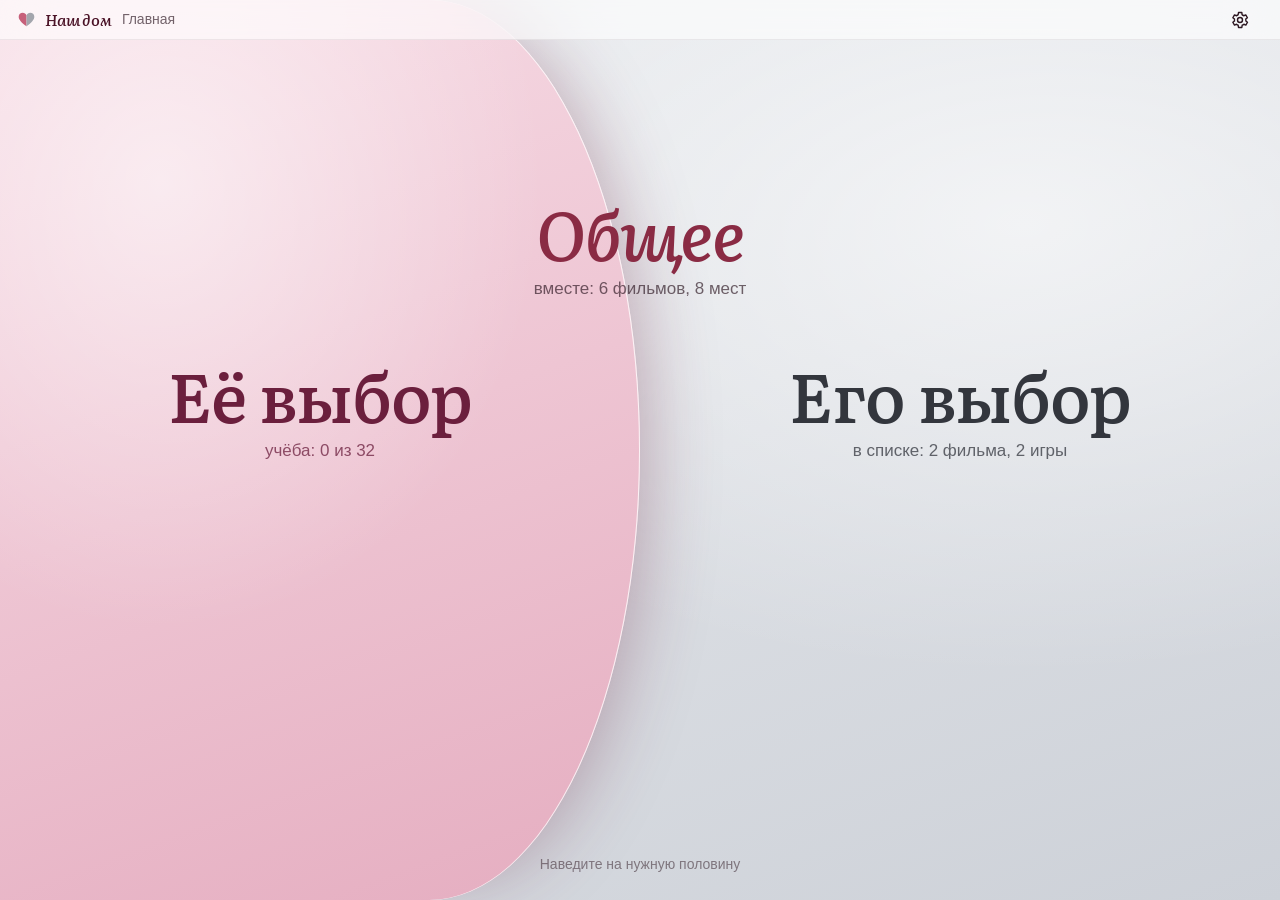
==== nash-dom/index.html @ 2d61e9fc "Configurable pins for her/his/common pages; mobile common state redesign Co-Authored-By: Claude Sonn" ====
<!doctype html>
<html lang="ru">
<head>
<meta charset="utf-8">
<title>Наш дом</title>
<meta name="viewport" content="width=device-width,initial-scale=1,minimum-scale=1,maximum-scale=1,user-scalable=no,viewport-fit=cover">
<meta name="robots" content="noindex,nofollow,noarchive">
<meta name="theme-color" content="#f4e7ec">
<meta name="apple-mobile-web-app-capable" content="yes">
<meta name="mobile-web-app-capable" content="yes">
<meta name="apple-mobile-web-app-title" content="Наш дом">
<meta name="apple-mobile-web-app-status-bar-style" content="default">
<link rel="manifest" href="manifest.webmanifest">
<link rel="apple-touch-icon" href="icons/icon-180.png">
<link rel="icon" href="icons/icon.svg" type="image/svg+xml">
<link rel="stylesheet" href="css/app.css">
</head>
<body>
<div id="app" aria-live="polite"></div>
<dialog id="dlg" aria-label="Форма"></dialog>
<div id="toast" role="status" aria-live="polite"></div>
<noscript>Сайту нужен включённый JavaScript.</noscript>
<script src="js/assets.js"></script>
<script src="js/core.js"></script>
<script src="js/pages1.js"></script>
<script src="js/pins.js"></script>
<script src="js/pages2.js"></script>
<script src="js/main.js"></script>
</body>
</html>
---- nash-dom/css/app.css ----
@font-face{font-family:'Literata';src:url(../fonts/literata-r.woff) format('woff');font-weight:400;font-style:normal;font-display:swap}
@font-face{font-family:'Literata';src:url(../fonts/literata-m.woff) format('woff');font-weight:500;font-style:normal;font-display:swap}
@font-face{font-family:'Literata';src:url(../fonts/literata-sb.woff) format('woff');font-weight:600;font-style:normal;font-display:swap}
@font-face{font-family:'Literata';src:url(../fonts/literata-i.woff) format('woff');font-weight:400;font-style:italic;font-display:swap}
@font-face{font-family:'Literata';src:url(../fonts/literata-mi.woff) format('woff');font-weight:500;font-style:italic;font-display:swap}
:root{
  --ink:#2b1620;--ink2:rgba(43,22,32,.66);--ink3:rgba(43,22,32,.5);
  --burg:#82284a;--burgd:#4a1226;--graph:#5b5e66;--red:#b8404b;--rose:#e5adc0;
  --line:rgba(60,30,40,.1);--shadow:rgba(110,40,70,.35);
  --ui:-apple-system,BlinkMacSystemFont,'SF Pro Text','Helvetica Neue','Liberation Sans',Arial,sans-serif;
  --disp:'Literata',Georgia,'Times New Roman',serif;
}
*{box-sizing:border-box}
html{-webkit-text-size-adjust:100%;touch-action:manipulation}
body{touch-action:manipulation}
body{margin:0;background:#f4e7ec;color:var(--ink);font-family:var(--ui);-webkit-font-smoothing:antialiased;line-height:1.35}
a{color:inherit;text-decoration:none}
button{font:inherit;color:inherit}
h1,h2,h3{margin:0}
.vh{position:absolute;left:-9999px}
.disp{font-family:var(--disp);font-weight:500;letter-spacing:-.01em}
:focus-visible{outline:3px solid var(--burg);outline-offset:2px}
.glass{background:rgba(255,255,255,.58);backdrop-filter:blur(28px) saturate(1.5);-webkit-backdrop-filter:blur(28px) saturate(1.5);border:1px solid rgba(255,255,255,.85);box-shadow:0 1px 0 #fff inset,0 24px 44px -26px var(--shadow)}

/* ===== верхняя строка ===== */
.mbar{position:fixed;left:0;right:0;top:0;height:calc(40px + env(safe-area-inset-top));padding:env(safe-area-inset-top) 18px 0;z-index:40;display:flex;align-items:center;justify-content:space-between;font-size:14px;background:rgba(255,255,255,.6);backdrop-filter:blur(24px);-webkit-backdrop-filter:blur(24px);border-bottom:1px solid rgba(60,30,40,.08)}
.mb-l,.mb-r{display:flex;align-items:center;gap:6px}
.brand{display:flex;align-items:center;gap:10px;min-height:40px}
.brand .disp{font-style:italic;font-size:16px;color:var(--burgd)}
.brand .lbl{color:var(--ink2)}
.gbtn,.mbtn{display:none;align-items:center;justify-content:center;width:44px;height:44px;border:0;background:none;border-radius:14px;cursor:pointer;color:var(--ink)}
.gbtn{display:inline-flex}
.gbtn:hover,.mbtn:hover{background:rgba(130,40,74,.08)}

/* ===== обои ===== */
.wp{position:relative;min-height:100vh;overflow:clip}
.wp.her{background:linear-gradient(160deg,#fbe9ef,#efc9d6)}
.wp.his{background:linear-gradient(160deg,#f0f1f4,#d3d6dd)}
.wp.tog{background:linear-gradient(90deg,#f4d6df 0 50%,#dcdfe5 50% 100%)}
.bl{position:absolute;border-radius:50%;filter:blur(90px);pointer-events:none;opacity:.22}
.wp.her .b1{width:520px;height:520px;background:#c7607a;right:-120px;top:120px}.wp.her .b2{width:420px;height:420px;background:#8c2a45;left:260px;bottom:-120px;opacity:.14}
.wp.his .b1{width:520px;height:520px;background:#9a9ea6;left:-120px;top:120px}.wp.his .b2{display:none}
.wp.tog .b1,.wp.tog .b2{display:none}
.gl{position:absolute;left:50%;top:150px;width:700px;height:700px;margin-left:-350px;border-radius:50%;background:radial-gradient(circle,rgba(184,64,75,.3),rgba(184,64,75,0) 65%);pointer-events:none}

/* ===== раскладка её / его ===== */
.shell{position:relative;z-index:2;display:flex;gap:22px;padding:62px 24px 40px;align-items:flex-start;max-width:1560px;margin:0 auto}
.shell.his{flex-direction:row-reverse}
.side{flex:0 0 260px;border-radius:30px;padding:16px 10px 12px;display:flex;flex-direction:column;position:sticky;top:56px}
.who{display:flex;align-items:center;gap:12px;padding:6px 12px 14px;font-family:var(--disp);font-size:22px;font-weight:500}
.av{width:42px;height:42px;border-radius:50%;display:flex;align-items:center;justify-content:center;background:rgba(130,40,74,.12)}
.rowi{display:flex;align-items:center;gap:12px;width:100%;min-height:46px;padding:0 14px;border:0;background:none;border-radius:14px;font-size:16px;text-align:left;cursor:pointer;transition:background .25s ease}
.rowi:hover{background:rgba(130,40,74,.08)}
.rowi.on{background:rgba(130,40,74,.14);font-weight:600}
.rowi .n{margin-left:auto;font-size:14px;color:var(--ink3)}
.cap{margin:14px 14px 6px;font-size:13px;color:var(--ink3)}
.sidefoot{margin-top:14px}
.shell>.main{flex:999 1 560px;min-width:0;display:flex;flex-direction:column;gap:20px}

.scrim{display:none}

/* ===== верхняя панель общего ===== */
.cont{position:relative;z-index:2;max-width:1120px;margin:0 auto;padding:60px 24px 48px}
.tnavw{position:sticky;top:46px;z-index:12;display:flex;justify-content:center;padding:0 0 12px}
.tnav{display:flex;align-items:center;justify-content:space-between;flex-wrap:wrap;gap:6px 14px;padding:6px 8px 6px 10px;border-radius:30px;max-width:100%}
.tl{display:flex;flex-wrap:wrap;gap:2px}
.tl a{display:inline-flex;align-items:center;min-height:40px;padding:0 14px;border-radius:999px;font-size:15px;transition:background .25s ease,color .25s ease;white-space:nowrap}
.tl a:hover{background:rgba(130,40,74,.1)}
.tl a.on{background:var(--burg);color:#fff}
.seg{display:flex;padding:3px;border-radius:999px;background:rgba(60,30,40,.08)}
.seg a{display:inline-flex;align-items:center;min-height:36px;padding:0 15px;border-radius:999px;font-size:14px}
.seg a.on{background:#fff;box-shadow:0 4px 10px -4px rgba(90,40,60,.45)}
.cont>.cheart,.cont>.th{margin-top:6px}

/* ===== заголовки, кнопки ===== */
.hd{display:flex;flex-wrap:wrap;align-items:flex-end;justify-content:space-between;gap:14px 20px}
.hd h1{font-family:var(--disp);font-weight:500;font-size:clamp(38px,5vw,60px);line-height:1;letter-spacing:-.015em}
.hd p{margin:8px 0 0;font-size:17px;color:var(--ink2)}
.acts{display:flex;flex-wrap:wrap;gap:10px}
.th{text-align:center;padding:6px 0 18px}
.th h1{font-family:var(--disp);font-weight:500;font-size:clamp(44px,6vw,68px);line-height:1;letter-spacing:-.015em}
.th p{margin:8px auto 0;max-width:560px;font-size:17px;color:var(--ink2)}
.cheart{display:flex;flex-direction:column;align-items:center;text-align:center;gap:6px;padding:8px 0 4px}
.cheart h1{margin-top:6px;font-family:var(--disp);font-style:italic;font-weight:500;font-size:clamp(44px,6vw,72px);line-height:1;letter-spacing:-.015em}
.cheart p{margin:0;font-size:17px;color:var(--ink2)}
.btn{display:inline-flex;align-items:center;justify-content:center;gap:8px;min-height:44px;padding:0 20px;border-radius:999px;border:1px solid rgba(130,40,74,.22);background:rgba(255,255,255,.7);color:var(--burgd);font-size:16px;cursor:pointer;transition:background .25s ease,transform .25s cubic-bezier(.3,1.4,.5,1)}
.btn:hover{background:#fff;transform:translateY(-1px)}
.btn.main{background:var(--burg);border-color:var(--burg);color:#fff;font-weight:600}
.btn.main:hover{background:#6b1f3d}
.btn.red{background:var(--red);border-color:var(--red);color:#fff;font-weight:600}
.btn.danger{color:#a3262f;border-color:rgba(163,38,47,.3)}
.btn.danger.armed{background:#a3262f;color:#fff}
.btn.sm{min-height:40px;padding:0 14px;font-size:14px}
.btn.static{cursor:default}.btn.static:hover{transform:none;background:var(--burg)}
.btn.on{background:var(--burg);border-color:var(--burg);color:#fff}
.btn[aria-disabled=true]{opacity:.5}
.ib{flex:none;display:inline-flex;align-items:center;justify-content:center;width:44px;height:44px;border:0;border-radius:50%;background:none;color:var(--ink2);cursor:pointer;transition:background .25s ease}
.ib:hover{background:rgba(130,40,74,.1);color:var(--burg)}

/* ===== карточки ===== */
.hero{display:flex;flex-wrap:wrap;gap:22px 36px;align-items:center;justify-content:space-between;padding:32px 36px;border-radius:34px;background:rgba(255,255,255,.66)}
.hero .k{font-size:15px;color:var(--ink2)}
.hero .big{margin:8px 0;font-family:var(--disp);font-weight:500;font-size:clamp(34px,5vw,60px);line-height:1.04;letter-spacing:-.02em}
.hero .sub{font-size:18px;line-height:1.4;color:rgba(43,22,32,.82);max-width:520px}
.ringb{position:relative;display:flex;align-items:center;justify-content:center}
.ringb span{position:absolute;text-align:center;font-family:var(--disp);font-size:30px;line-height:1}
.ringb small{display:block;margin-top:4px;font-family:var(--ui);font-size:13px;color:var(--ink2)}
.ring-t{stroke:rgba(110,40,70,.14)}
.stat{display:flex;flex-direction:column;gap:12px;font-size:18px}
.dot{display:inline-block;width:10px;height:10px;border-radius:50%;background:#86c29a;margin-right:10px;box-shadow:0 0 0 5px rgba(134,194,154,.25)}
.dot.bad{background:#c0455a;box-shadow:0 0 0 5px rgba(192,69,90,.25)}
.pickline{margin-top:12px;font-size:18px}
.grid{display:grid;grid-template-columns:repeat(auto-fit,minmax(min(260px,100%),1fr));gap:20px}
.wd{padding:22px 24px 14px;border-radius:28px}
.wd h3{display:flex;align-items:center;gap:10px;margin-bottom:8px;font-size:17px;font-weight:600}
.ln{display:flex;justify-content:space-between;align-items:center;gap:12px;min-height:44px;border-top:1px solid var(--line);font-size:16px}
.ln:first-of-type{border-top:0}
.ln span{font-size:14px;color:var(--ink3)}
.ln.empty{color:var(--ink3);font-size:15px}
.more{display:inline-flex;align-items:center;min-height:44px;font-size:15px;color:var(--burg);font-weight:600}
.tri{display:flex;flex-wrap:wrap;gap:20px;align-items:stretch;margin-top:18px}
.tri .s{flex:1 1 260px;min-width:0}
.tri .c{flex:1.35 1 340px;min-width:0;flex-direction:column;align-items:center;text-align:center;justify-content:center;background:rgba(184,64,75,.2)}
.tri .c .acts{justify-content:center;margin-top:16px}
.tri .c .sub{margin:0 auto}
.tint-l{background:rgba(226,140,168,.3)}.tint-r{background:rgba(160,166,178,.28)}
.pickres{min-height:60px;display:flex;align-items:center;justify-content:center;font-family:var(--disp);font-style:italic;font-size:34px;text-align:center;margin:8px 0}
.pickres.e{font-size:17px;font-style:normal;font-family:var(--ui);color:var(--ink2);justify-content:flex-start;text-align:left}
.two .pickres{justify-content:flex-start;text-align:left}

/* ===== вкладки, строки списков ===== */
.tabs{display:inline-flex;flex-wrap:wrap;gap:3px;padding:4px;border-radius:999px;background:rgba(60,30,40,.08);margin-bottom:10px}
.tab{min-height:40px;padding:0 18px;border:0;border-radius:999px;background:transparent;font-size:15px;cursor:pointer;transition:background .25s ease}
.tab.on{background:var(--burg);color:#fff}
.box{padding:24px 28px 26px;border-radius:30px;margin-bottom:0}
.box h2{margin-bottom:12px;font-family:var(--disp);font-style:italic;font-weight:500;font-size:32px}
.box.accent{background:rgba(184,64,75,.17)}
.box.accent .acts{margin-top:14px}
.two{display:grid;grid-template-columns:repeat(auto-fit,minmax(min(380px,100%),1fr));gap:20px}
.k2{margin:2px 0 6px;font-size:14px;color:var(--ink3)}
.li{display:flex;align-items:center;gap:12px;min-height:56px;border-top:1px solid var(--line);font-size:18px}
.li:first-of-type{border-top:0}
.li .t{flex:1;min-width:0;overflow-wrap:anywhere}
.li .t small{display:block;font-size:14px;color:var(--ink3);margin-top:2px}
.li .m{font-size:14px;color:var(--ink3);white-space:nowrap}
.li.dn .t{text-decoration:line-through;color:var(--ink3)}
.ck{flex:none;display:inline-flex;align-items:center;justify-content:center;width:30px;height:30px;margin:7px;border-radius:50%;border:2px solid rgba(130,40,74,.4);background:rgba(255,255,255,.7);color:#fff;cursor:pointer;transition:background .25s ease,border-color .25s ease}
.ck[aria-pressed=true]{background:var(--burg);border-color:var(--burg)}
.his .ck[aria-pressed=true]{background:var(--graph);border-color:var(--graph)}
.his .ck{border-color:rgba(60,30,40,.35)}
.rt{display:inline-flex;gap:6px}
.rt i{display:inline-flex;align-items:center;justify-content:center;min-width:30px;height:30px;border-radius:50%;font-style:normal;font-size:14px;font-weight:600;color:#fff}
.hb{flex:none;display:inline-flex;align-items:center;justify-content:center;width:44px;height:44px;border:0;border-radius:50%;background:none;color:var(--ink3);cursor:pointer;transition:transform .3s cubic-bezier(.3,1.5,.5,1),color .25s ease}
.hb.on{color:var(--red)}.hb.on svg{fill:var(--red)}.hb:hover{transform:scale(1.15)}
.qa{display:flex;flex-wrap:wrap;gap:10px;margin-top:16px;padding-top:16px;border-top:1px solid var(--line)}
.qa input,.df input:not([type=checkbox]),.df select,.df textarea,.ansb textarea{flex:1 1 220px;min-height:48px;padding:0 18px;border-radius:18px;border:1px solid rgba(130,40,74,.2);background:rgba(255,255,255,.8);font:inherit;font-size:17px;color:inherit;box-shadow:inset 0 2px 5px rgba(110,40,70,.08)}
.qa input{border-radius:999px}
.df textarea,.ansb textarea{padding:14px 18px;resize:vertical;line-height:1.4;width:100%}
.bad{border-color:#c0455a !important}
.swt{position:relative;flex:none;width:64px;height:36px;border:0;border-radius:999px;cursor:pointer;background:rgba(60,30,40,.2);transition:background .3s ease}
.swt i{position:absolute;top:4px;left:4px;width:28px;height:28px;border-radius:50%;background:#fff;box-shadow:0 6px 10px -3px rgba(0,0,0,.4);transition:transform .35s cubic-bezier(.3,1.4,.5,1)}
.swt.on{background:#86c29a}.swt.on i{transform:translateX(28px)}

/* ===== подфильтр (учёба, хотелки) ===== */
.subfilter{display:flex;flex-wrap:wrap;align-items:center;gap:4px;padding:6px 8px;border-radius:999px;align-self:flex-start}
.subfilter .cap{display:none}
.subfilter .rowi{width:auto;min-height:40px;padding:0 16px;border-radius:999px;font-size:15px}
.subfilter .rowi .n{margin-left:4px}
.subfilter .rowi.on{background:var(--burg);color:#fff}.subfilter .rowi.on .n{color:rgba(255,255,255,.8)}

/* ===== учёба ===== */
.subj{padding:20px 24px 22px;border-radius:26px}
.sh{display:flex;align-items:center;justify-content:space-between;gap:10px;margin-bottom:10px}
.sh h3{font-size:18px;font-weight:600}
.chs{display:flex;flex-wrap:wrap;gap:10px}
.chk2{display:inline-flex;align-items:center;border-radius:999px;border:1px solid rgba(130,40,74,.25);background:rgba(255,255,255,.7);transition:background .25s ease}
.chk2 .cb{display:inline-flex;align-items:center;gap:10px;min-height:46px;padding:0 6px 0 12px;border:0;background:none;font-size:15px;cursor:pointer}
.chk2 .bx{width:24px;height:24px;border-radius:50%;border:2px solid rgba(130,40,74,.4);display:flex;align-items:center;justify-content:center;flex:none;color:var(--burg)}
.chk2 .pn{display:inline-flex;align-items:center;justify-content:center;width:36px;height:36px;margin-right:6px;border:0;border-radius:50%;background:none;color:var(--ink3);cursor:pointer}
.chk2 .pn:hover{background:rgba(130,40,74,.1);color:var(--burg)}
.chk2.dn{background:var(--burg);color:#fff;border-color:var(--burg)}
.chk2.dn .bx{background:#fff;border-color:#fff}.chk2.dn .pn{color:rgba(255,255,255,.8)}
.chk2.addc{min-height:46px;padding:0 16px;gap:6px;border-style:dashed;cursor:pointer;color:var(--burg);font-size:15px;background:none}

/* ===== хотелки ===== */
.wgrid{display:grid;grid-template-columns:repeat(auto-fill,minmax(210px,1fr));gap:18px}
.pc{padding:14px 14px 14px;border-radius:28px;display:flex;flex-direction:column;gap:6px}
.pc.dn{opacity:.72}
.tile{position:relative;height:170px;border-radius:22px;display:flex;align-items:center;justify-content:center;overflow:hidden}
.tile::before{content:'';position:absolute;width:150px;height:150px;border-radius:50%;background:radial-gradient(circle,rgba(255,255,255,.9),rgba(255,255,255,0) 70%);top:-30px;left:-20px}
.tile svg{position:relative;transition:transform .5s cubic-bezier(.3,1.4,.5,1);filter:drop-shadow(0 14px 12px rgba(130,40,74,.25))}
.pc:hover .tile svg{transform:translateY(-6px) rotate(-3deg) scale(1.04)}
.pc b{font-size:17px;font-weight:600;margin-top:8px}
.pc .m{font-size:14px;color:var(--ink3)}
.pcb{display:flex;gap:6px;align-items:center;margin-top:8px}
.buy{flex:1;min-height:44px;border-radius:999px;border:1px solid rgba(130,40,74,.25);background:rgba(255,255,255,.7);color:var(--burgd);font-size:15px;cursor:pointer;transition:background .25s ease}
.buy:hover{background:#fff}.buy.on{background:var(--burg);border-color:var(--burg);color:#fff}

/* ===== кино ===== */
.shelf{position:relative;display:flex;flex-wrap:wrap;justify-content:center;padding:8px 0 40px}
.po{position:relative;width:176px;height:250px;margin:0 6px 14px;border-radius:20px;padding:20px 18px;display:flex;flex-direction:column;justify-content:flex-end;font-family:var(--disp);font-style:italic;font-weight:600;font-size:28px;line-height:1.05;box-shadow:0 1px 0 rgba(255,255,255,.5) inset,0 4px 10px rgba(90,40,60,.15),0 34px 40px -22px rgba(90,40,60,.6);transform:rotate(var(--r)) translateY(var(--y));transition:transform .5s cubic-bezier(.2,.9,.25,1.2);z-index:var(--z);overflow-wrap:anywhere}
.po:hover{transform:rotate(0) translateY(-22px) scale(1.04);z-index:9}
.po small{display:block;margin-top:10px;font-family:var(--ui);font-style:normal;font-weight:400;font-size:14px;opacity:.85}

/* ===== премьеры ===== */
.bar{display:flex;flex-wrap:wrap;align-items:center;justify-content:space-between;gap:12px 16px;margin-bottom:6px}
.bar .tabs{margin:0}
.sum{display:flex;flex-wrap:wrap;gap:10px;align-items:center}
.list{display:flex;flex-direction:column;gap:14px;margin-top:10px}
.pm{display:flex;flex-wrap:wrap;align-items:center;gap:14px 20px;padding:16px 20px;border-radius:26px}
.dt{flex:none;width:64px;height:64px;border-radius:18px;display:flex;flex-direction:column;align-items:center;justify-content:center;background:rgba(226,140,168,.45);color:var(--burgd)}
.dt.o{background:rgba(160,166,178,.4);color:var(--ink)}
.dt b{font-family:var(--disp);font-style:italic;font-weight:500;font-size:26px;line-height:1}.dt span{font-size:13px}
.inf{flex:1 1 200px;min-width:0}.inf h3{font-size:19px;font-weight:600;overflow-wrap:anywhere}
.pill{display:inline-flex;align-items:center;min-height:28px;margin-top:6px;padding:0 14px;border-radius:999px;font-size:14px;background:rgba(60,30,40,.07)}
.pm .acts{align-items:center}
.note{margin:18px 4px 0;font-size:14px;line-height:1.5;color:var(--ink3);max-width:760px}

/* ===== места ===== */
.map{position:relative;height:300px;border-radius:30px;overflow:hidden;background:#f1e8ec;box-shadow:0 24px 44px -26px var(--shadow),0 0 0 1px rgba(255,255,255,.8) inset}
.land{position:absolute;inset:0;width:100%;height:100%}
.mk{position:absolute;left:14px;top:12px;padding:4px 12px;border-radius:999px;background:rgba(255,255,255,.75);font-size:13px;color:var(--ink3)}
.pin{position:absolute;transform:translate(-50%,-100%);filter:drop-shadow(0 8px 6px rgba(90,40,60,.3));transition:transform .3s cubic-bezier(.3,1.5,.5,1)}
.pin:hover{transform:translate(-50%,-110%) scale(1.15)}
.stat2{display:grid;grid-template-columns:1fr 1fr;gap:16px;margin:18px 0}
.sc{padding:18px 22px;border-radius:24px}.sc b{display:block;font-family:var(--disp);font-weight:500;font-size:40px;line-height:1}.sc span{font-size:14px;color:var(--ink2)}

/* ===== кухня ===== */
.plan-btns{display:flex;flex-wrap:wrap;gap:10px;margin-bottom:14px}
.week{display:grid;grid-template-columns:repeat(auto-fit,minmax(130px,1fr));gap:12px;margin-bottom:20px}
.day{display:flex;flex-direction:column;gap:6px;min-height:104px;padding:14px 16px;border-radius:22px;text-align:left;cursor:pointer;transition:transform .3s cubic-bezier(.3,1.4,.5,1)}
.day:hover{transform:translateY(-3px)}
.day b{font-family:var(--disp);font-style:italic;font-weight:500;font-size:22px}.day span{font-size:15px;overflow-wrap:anywhere}
.bar2{height:12px;border-radius:999px;background:rgba(60,30,40,.1);overflow:hidden;margin-bottom:8px}.bar2 i{display:block;height:100%;border-radius:inherit;background:linear-gradient(90deg,#e8869f,var(--burg));transition:width .5s ease}

/* ===== даты ===== */
.hero .num{font-family:var(--disp);font-style:italic;font-weight:500;font-size:clamp(80px,13vw,140px);line-height:.9;color:var(--burg)}
.hero h2{font-family:var(--disp);font-style:italic;font-weight:500;font-size:34px;margin-bottom:6px}.hero p{margin:0;font-size:18px;color:var(--ink2)}
.dr{display:flex;flex-wrap:wrap;gap:10px 20px;align-items:center;padding:14px 0;border-top:1px solid var(--line)}
.dr:first-child{border-top:0}
.dr .n{flex:1 1 200px;min-width:0}.dr .n b{display:block;font-weight:500;font-size:20px}.dr .n small{font-size:14px;color:var(--ink3)}
.dr .c{flex:none;min-width:100px;text-align:right;font-family:var(--disp);font-style:italic;font-size:26px;color:var(--burg)}

/* ===== вопрос и дела ===== */
.qh{justify-content:center}
.qt{font-family:var(--disp);font-weight:500;font-size:clamp(26px,3.6vw,40px);line-height:1.2;max-width:760px}
.ansb{padding:18px 20px 20px;border-radius:26px}
.ansb label{display:block;margin-bottom:8px;font-size:15px;font-weight:600}
.ans-t{min-height:96px;font-size:18px;line-height:1.5;white-space:pre-wrap;overflow-wrap:anywhere}
.who2{flex:none;min-height:36px;padding:0 14px;border-radius:999px;border:0;font-size:14px;cursor:pointer;transition:transform .25s cubic-bezier(.3,1.4,.5,1)}
.who2:hover{transform:scale(1.06)}
.who2.a{background:#f2b9cc;color:#5a1f3a}.who2.b{background:#d5d8de;color:#2b2d33}
.bal2{display:flex;height:16px;border-radius:999px;overflow:hidden;background:rgba(60,30,40,.1)}
.bal2 i{display:block;height:100%;transition:width .5s ease}.bal2 .a{background:#e8869f}.bal2 .b{background:#8d9097}
.balr{display:flex;justify-content:space-between;margin-top:8px;font-size:14px;color:var(--ink2)}

/* ===== диалог ===== */
dialog{border:0;padding:0;border-radius:30px;width:min(520px,calc(100vw - 24px));max-height:calc(100vh - 24px);overflow:auto;background:rgba(255,250,252,.96);color:var(--ink);box-shadow:0 40px 80px -20px rgba(60,20,40,.5)}
dialog::backdrop{background:rgba(60,20,40,.35);backdrop-filter:blur(6px)}
.df{padding:26px 26px 22px}
.df h2{margin-bottom:16px;font-family:var(--disp);font-style:italic;font-weight:500;font-size:30px}
.fr{margin-bottom:14px}.fr label{display:block;margin:0 0 6px 4px;font-size:14px;color:var(--ink2)}
.fr input:not([type=checkbox]),.fr select,.fr textarea{width:100%}
.chkl{display:flex;align-items:center;gap:12px;min-height:44px;font-size:16px;cursor:pointer}.chkl input{width:24px;height:24px;accent-color:var(--burg)}
.da{display:flex;flex-wrap:wrap;gap:10px;align-items:center;margin-top:20px}.sp{flex:1}
.dn2{margin:0 0 16px;font-size:15px;line-height:1.5;color:var(--ink2)}
.dcol{display:flex;flex-direction:column;gap:10px}
.filebtn{cursor:pointer}
#toast{position:fixed;left:50%;bottom:calc(24px + env(safe-area-inset-bottom));transform:translate(-50%,30px);z-index:100;max-width:min(92vw,460px);padding:12px 20px;border-radius:999px;background:rgba(43,22,32,.92);color:#fff;font-size:15px;opacity:0;pointer-events:none;transition:opacity .3s ease,transform .5s cubic-bezier(.3,1.4,.5,1)}
#toast.show{opacity:1;transform:translate(-50%,0)}

/* ===== анимация появления ===== */
.in{animation:up .8s cubic-bezier(.22,1,.36,1) both;animation-delay:calc(var(--i,0) * .08s)}
@keyframes up{from{opacity:0;transform:translateY(18px)}to{opacity:1;transform:none}}
.noanim .in{animation:none}

/* ===== нижняя панель на телефоне ===== */
.tabbar{display:none}

/* ===== главная: компьютер ===== */
.app-home .hmob{display:none}
.stage{--w:50%;--bulge:210px;position:relative;height:100vh;min-height:640px;overflow:hidden;background:linear-gradient(160deg,#eceef1,#cdd1d8)}
.stage:has(.hl:hover),.stage:has(.hl:focus-visible){--w:64%;--bulge:150px}
.stage:has(.hr:hover),.stage:has(.hr:focus-visible){--w:36%;--bulge:150px}
.stage:has(.hm:hover),.stage:has(.hm:focus-visible),.stage:has(.dock:hover){--w:50%;--bulge:340px}
.bgl{position:absolute;left:0;top:0;bottom:0;width:var(--w);border-radius:0 var(--bulge) var(--bulge) 0 / 0 50% 50% 0;background:linear-gradient(160deg,#f7dde6,#e5adc0);box-shadow:30px 0 70px -24px rgba(110,40,70,.35),inset -1px 0 0 rgba(255,255,255,.8);transition:width 1.1s cubic-bezier(.22,1,.36,1),border-radius 1.1s cubic-bezier(.22,1,.36,1)}
.bgl::after{content:'';position:absolute;inset:0;border-radius:inherit;background:radial-gradient(60% 50% at 25% 20%,rgba(255,255,255,.55),rgba(255,255,255,0))}
.bgr{position:absolute;inset:0}
.bgr::after{content:'';position:absolute;inset:0;background:radial-gradient(60% 50% at 80% 25%,rgba(255,255,255,.6),rgba(255,255,255,0))}
.hz{position:absolute;top:0;bottom:0;z-index:3}
.hl{left:0;width:40%}.hr{right:0;width:40%}
.hz.hm{left:40%;width:20%;z-index:4;transition:left .6s ease,width .6s ease}
.stage:has(.hz.hm:hover) .hz.hm,.stage:has(.dock:hover) .hz.hm{left:6%;width:88%}
.hz:focus-visible{outline:3px solid var(--burg);outline-offset:-8px}
.lb{position:absolute;z-index:2;white-space:nowrap;pointer-events:none;transition:left 1.1s cubic-bezier(.22,1,.36,1),top 1.1s cubic-bezier(.22,1,.36,1),transform 1.1s cubic-bezier(.22,1,.36,1),opacity .6s ease}
.lb h2{font-family:var(--disp);font-weight:500;font-size:68px;line-height:1;letter-spacing:-.015em;transition:font-size 1.1s cubic-bezier(.22,1,.36,1)}
.lb p{margin:12px 0 0;font-size:17px}
.lb.l h2{color:#6b1f3d}.lb.r h2{color:#33363d}.lb.m h2{color:#8a2b44;font-style:italic}
.lb.l p{color:rgba(107,31,61,.75)}.lb.r p{color:rgba(51,54,61,.75)}.lb.m p{color:var(--ink2)}
.lb.l{left:calc(var(--w) * .5);top:40%;transform:translate(-50%,0);text-align:center}
.lb.r{left:calc(var(--w) + (100% - var(--w)) * .5);top:40%;transform:translate(-50%,0);text-align:center}
.lb.m{left:var(--w);top:22%;transform:translate(-50%,0);text-align:center}
.stage:has(.hl:hover) .lb.l,.stage:has(.hl:focus-visible) .lb.l{left:330px;top:116px;transform:none;text-align:left}
.stage:has(.hl:hover) .lb.l h2{font-size:46px}
.stage:has(.hr:hover) .lb.r,.stage:has(.hr:focus-visible) .lb.r{left:calc(100% - 330px);top:116px;transform:translate(-100%,0);text-align:right}
.stage:has(.hr:hover) .lb.r h2{font-size:46px}
.stage:has(.hl:hover) .lb.m,.stage:has(.hr:hover) .lb.m{top:88%;opacity:.7}
.stage:has(.hl:hover) .lb.m h2,.stage:has(.hr:hover) .lb.m h2{font-size:30px}
.stage:has(.hl:hover) .lb.m p,.stage:has(.hr:hover) .lb.m p{display:none}
.stage:has(.hl:hover) .lb.r,.stage:has(.hl:focus-visible) .lb.r,.stage:has(.hr:hover) .lb.l,.stage:has(.hr:focus-visible) .lb.l{opacity:.55}
.stage:has(.hz.hm:hover) .lb.m,.stage:has(.hz.hm:focus-visible) .lb.m,.stage:has(.dock:hover) .lb.m{top:19%}
.stage:has(.hz.hm:hover) .lb.l,.stage:has(.hz.hm:hover) .lb.r,.stage:has(.dock:hover) .lb.l,.stage:has(.dock:hover) .lb.r{opacity:.5}
.rv{position:absolute;z-index:2;pointer-events:none;opacity:0;transition:opacity .7s ease,transform 1.1s cubic-bezier(.22,1,.36,1)}
.sbl,.sbr{top:84px;bottom:76px;width:240px;padding:14px 10px;border-radius:28px;transform:translateX(-36px);display:flex;flex-direction:column}
.sbl{left:36px}.sbr{right:36px;transform:translateX(36px)}
.wl{left:330px;right:calc(100% - var(--w) + 80px);top:214px;transform:translateY(24px);transition:opacity .7s ease .25s,transform 1.1s cubic-bezier(.22,1,.36,1) .25s,right 1.1s cubic-bezier(.22,1,.36,1)}
.wr{right:330px;left:calc(var(--w) + 80px);top:214px;transform:translateY(24px);transition:opacity .7s ease .25s,transform 1.1s cubic-bezier(.22,1,.36,1) .25s,left 1.1s cubic-bezier(.22,1,.36,1)}
.stage:has(.hl:hover) .sbl,.stage:has(.hl:hover) .wl,.stage:has(.hl:focus-visible) .sbl,.stage:has(.hl:focus-visible) .wl,.stage:has(.hr:hover) .sbr,.stage:has(.hr:hover) .wr,.stage:has(.hr:focus-visible) .sbr,.stage:has(.hr:focus-visible) .wr{opacity:1;transform:none}
.card{padding:24px 26px 26px;border-radius:30px}
.card .k{font-size:14px;color:var(--ink2)}
.card .big{margin:8px 0 6px;font-family:var(--disp);font-weight:500;font-size:42px;line-height:1.05;letter-spacing:-.015em}
.card .sub{font-size:17px;color:rgba(43,22,32,.82);line-height:1.4}
.card .top{display:flex;align-items:center;gap:20px;justify-content:space-between}
.mini{display:grid;grid-template-columns:1fr 1fr;gap:14px;margin-top:14px}
.mini .card{padding:18px 22px}.mini .card .big{font-size:34px;margin:4px 0 0}
.sbl .rowi,.sbr .rowi{pointer-events:none}
.hw{position:absolute;z-index:2;left:var(--w);top:52%;width:250px;height:226px;margin:-113px 0 0 -125px;pointer-events:none;opacity:0;transform:scale(.7);transition:opacity .7s ease,transform 1.2s cubic-bezier(.3,1.4,.4,1),left 1.1s cubic-bezier(.22,1,.36,1)}
.stage:has(.hz.hm:hover) .hw,.stage:has(.hz.hm:focus-visible) .hw,.stage:has(.dock:hover) .hw{opacity:1;transform:scale(1)}
.hw svg{overflow:visible;position:absolute;left:0;top:0;width:100%;height:100%;overflow:visible;filter:drop-shadow(0 30px 24px rgba(110,40,70,.4))}
.hw .a{fill:#9b3552;transform-origin:50px 84px;transform:translateX(-9px) rotate(-9deg);transition:transform 1.4s cubic-bezier(.3,1.3,.4,1) .15s,fill 1.4s ease .35s}
.hw .b{fill:#8d9097;transform-origin:50px 84px;transform:translateX(9px) rotate(9deg);transition:transform 1.4s cubic-bezier(.3,1.3,.4,1) .15s,fill 1.4s ease .35s}
.stage:has(.hz.hm:hover) .hw .a,.stage:has(.hz.hm:hover) .hw .b,.stage:has(.dock:hover) .hw .a,.stage:has(.dock:hover) .hw .b,.stage:has(.hz.hm:focus-visible) .hw .a,.stage:has(.hz.hm:focus-visible) .hw .b{transform:none;fill:#b8404b}
.glow{position:absolute;z-index:1;left:var(--w);top:52%;width:520px;height:520px;margin:-260px 0 0 -260px;border-radius:50%;background:radial-gradient(circle,rgba(184,64,75,.32),rgba(184,64,75,0) 65%);opacity:0;pointer-events:none;transition:opacity 1.2s ease .3s,left 1.1s cubic-bezier(.22,1,.36,1)}
.stage:has(.hz.hm:hover) .glow,.stage:has(.dock:hover) .glow,.stage:has(.hz.hm:focus-visible) .glow{opacity:1}
.pills{position:absolute;z-index:2;left:var(--w);top:34%;transform:translate(-50%,20px);display:flex;gap:12px;pointer-events:none;opacity:0;transition:opacity .7s ease .5s,transform 1.1s cubic-bezier(.22,1,.36,1) .5s,left 1.1s cubic-bezier(.22,1,.36,1)}
.stage:has(.hz.hm:hover) .pills,.stage:has(.dock:hover) .pills,.stage:has(.hz.hm:focus-visible) .pills{opacity:1;transform:translate(-50%,0)}
.pl{padding:10px 18px;border-radius:999px;font-size:15px;white-space:nowrap}
.dockw{position:absolute;z-index:5;left:var(--w);top:50px;transform:translate(-50%,-40px);width:max-content;max-width:96vw;opacity:0;pointer-events:none;transition:opacity .7s ease .35s,transform 1.1s cubic-bezier(.3,1.3,.4,1) .35s,left 1.1s cubic-bezier(.22,1,.36,1)}
.stage:has(.hz.hm:hover) .dockw,.stage:has(.dock:hover) .dockw,.stage:has(.hz.hm:focus-visible) .dockw,.stage:has(.dockw:focus-within) .dockw{opacity:1;transform:translate(-50%,0);pointer-events:auto}
.hint{position:absolute;z-index:2;left:var(--w);bottom:26px;transform:translateX(-50%);font-size:14px;color:var(--ink3);transition:opacity .5s ease,left 1.1s cubic-bezier(.22,1,.36,1)}
.stage:has(.hz.hm:hover) .hint,.stage:has(.dock:hover) .hint,.stage:has(.hl:hover) .hint,.stage:has(.hr:hover) .hint{opacity:0}
.stage .dockw .tnav{flex-wrap:nowrap}.stage .dockw .tl{flex-wrap:nowrap}

@media (prefers-reduced-motion:reduce){*{transition:none !important;animation:none !important}}

/* ===================== ТЕЛЕФОН ===================== */
@media (max-width:899px){
  body{padding-bottom:calc(88px + env(safe-area-inset-bottom))}
  .gbtn{display:inline-flex}
  .mbtn{display:inline-flex}
  .mbar{padding-left:8px;padding-right:8px}
  .mbar .brand .lbl{display:none}
  .mbar .brand{position:absolute;left:50%;top:env(safe-area-inset-top);transform:translateX(-50%);height:40px}
  .shell{display:block;padding:54px 0 24px;z-index:auto}
  .shell>.main{padding:0 16px;gap:16px}
  .hd{padding-top:10px}
  .hd h1{font-size:40px}
  .acts{flex-wrap:nowrap;overflow-x:auto;margin:0 -16px;padding:2px 16px 6px;width:calc(100% + 32px);scrollbar-width:none;-webkit-overflow-scrolling:touch}
  .acts::-webkit-scrollbar{display:none}
  .acts .btn{flex:none}
  .pm .acts,.tri .c .acts,.box .acts,.hero .acts,.plan-btns{flex-wrap:wrap;overflow:visible;margin:0;padding:0;width:auto}
  .hero{padding:24px 22px;border-radius:28px}
  .hero .big{font-size:34px}
  /* выезжающее меню: её слева, его справа */
  .side{position:fixed;top:0;bottom:0;z-index:60;width:min(84vw,320px);max-height:none;border-radius:0 30px 30px 0;padding:calc(56px + env(safe-area-inset-top)) 12px 24px;overflow-y:auto;transform:translateX(-108%);transition:transform .5s cubic-bezier(.22,1,.36,1);background:rgba(255,255,255,.9)}
  .shell.his .side{right:0;left:auto;border-radius:30px 0 0 30px;transform:translateX(108%)}
  .shell.her .side{left:0}
  body.drawer .shell .side,body.drawer .shell.his .side{transform:none}
  .dragging .side{transition:none !important}
  .scrim{display:block;position:fixed;inset:0;z-index:55;background:rgba(60,20,40,.32);opacity:0;pointer-events:none;transition:opacity .4s ease}
  body.drawer .scrim{opacity:1;pointer-events:auto}
  .side .rowi{min-height:52px;font-size:17px}
  .sidefoot{margin-top:auto;padding-top:14px}
  .subfilter{border-radius:26px;margin:0 -16px;padding:6px 16px;width:calc(100% + 32px);flex-wrap:nowrap;overflow-x:auto;background:transparent;border:0;box-shadow:none;backdrop-filter:none;scrollbar-width:none}
  .subfilter .rowi{flex:none;border:1px solid rgba(130,40,74,.2);background:rgba(255,255,255,.7)}
  .subfilter .rowi.on{border-color:var(--burg)}
  .cont{padding:50px 16px 24px}
  .tnavw{top:40px;margin:0 -16px;padding:4px 16px 10px}
  .tnav{width:100%;border-radius:26px;padding:4px;flex-wrap:nowrap;overflow-x:auto;scrollbar-width:none}
  .tnav::-webkit-scrollbar{display:none}
  .tl{flex-wrap:nowrap}.seg{display:none}
  .tl a{min-height:44px;padding:0 16px}
  .tri{margin-top:10px}
  .two{grid-template-columns:1fr}
  .box{padding:20px 18px 20px;border-radius:26px}
  .box h2{font-size:28px}
  .li{min-height:60px}
  .wgrid{grid-template-columns:repeat(2,1fr);gap:12px}
  .pc{padding:10px 10px 12px;border-radius:24px}.tile{height:130px}.tile svg{width:92px}
  .pc b{font-size:15px}.pcb{flex-wrap:wrap}.buy{font-size:14px;flex:1 1 100%}
  .po{width:128px;height:190px;font-size:20px;padding:14px;margin:0 -10px}
  .map{height:230px}
  .pm{padding:14px 16px}.pm .acts{width:100%}
  .dt{width:56px;height:56px}
  .week{grid-template-columns:repeat(2,1fr)}
  .tabbar{display:flex;position:fixed;left:0;right:0;bottom:0;z-index:50;gap:4px;margin:0 10px calc(10px + env(safe-area-inset-bottom));padding:6px;border-radius:26px}
  .tabbar a,.tabbar button{flex:1;display:flex;flex-direction:column;align-items:center;justify-content:center;gap:2px;min-height:54px;border:0;background:none;border-radius:20px;font-size:12px;color:var(--ink2);cursor:pointer;transition:background .3s ease,color .3s ease}
  .tabbar .on{background:var(--burg);color:#fff}
  .tabbar .on.tog,.tabbar button.tgb.on{background:var(--red)}
  .tabbar .on.his,.tabbar button.hsb.on{background:var(--graph)}
  .tabbar svg{width:22px;height:22px}
  #toast{bottom:calc(100px + env(safe-area-inset-bottom))}
  /* главная на телефоне */
  .app-home .stage{display:none}
  .app-home .hmob{display:flex}
  .app-home{height:100vh;height:100dvh}
  body[data-z=home]{padding-bottom:0;overflow:hidden}
  .hmob{position:relative;width:100%;height:100%;min-height:560px;flex-direction:column;overflow:hidden;background:linear-gradient(200deg,#eceef1,#c9cdd5)}
  .band{position:relative;flex:1 1 0;min-height:0;padding:calc(48px + env(safe-area-inset-top)) 22px 100px;display:flex;flex-direction:column;overflow:hidden;cursor:pointer;transition:flex-grow .9s cubic-bezier(.22,1,.36,1)}
  .band.her{background:linear-gradient(160deg,#f7dde6,#e5adc0);border-radius:0 0 44px 44px;z-index:2;box-shadow:0 30px 50px -30px rgba(110,40,70,.45)}
  .band.his{padding-top:104px}
  .s-her .band.her{flex-grow:3}.s-her .band.his{flex-grow:1.1}
  .s-his .band.his{flex-grow:3}.s-his .band.her{flex-grow:1.1}
  .band h2{font-family:var(--disp);font-weight:500;font-size:46px;line-height:1;letter-spacing:-.015em}
  .band.her h2{color:#6b1f3d}.band.his h2{color:#33363d}
  .band .st{margin:6px 0 0;font-size:16px;color:var(--ink2)}
  .band .opn{margin-top:18px;display:flex;flex-direction:column;gap:8px;opacity:0;transform:translateY(16px);pointer-events:none;transition:opacity .5s ease .15s,transform .9s cubic-bezier(.22,1,.36,1) .15s}
  .s-her .band.her .opn,.s-his .band.his .opn{opacity:1;transform:none;pointer-events:auto}
  .opn a{display:flex;align-items:center;gap:12px;min-height:52px;padding:0 16px;border-radius:18px;background:rgba(255,255,255,.62);border:1px solid rgba(255,255,255,.85);font-size:17px}
  .opn a b{margin-left:auto;font-weight:400;font-size:14px;color:var(--ink3)}
  .hbtn{position:absolute;z-index:6;left:50%;top:50%;width:88px;height:88px;margin:-44px 0 0 -44px;border:0;border-radius:50%;display:flex;align-items:center;justify-content:center;cursor:pointer;background:rgba(255,255,255,.7);backdrop-filter:blur(20px);-webkit-backdrop-filter:blur(20px);box-shadow:0 1px 0 #fff inset,0 24px 36px -16px rgba(110,40,70,.55);transition:top .9s cubic-bezier(.22,1,.36,1),transform .6s cubic-bezier(.3,1.4,.5,1)}
  .s-her .hbtn{top:calc(3 / 4.1 * 100%)}.s-his .hbtn{top:calc(1.1 / 4.1 * 100%)}
  .s-mid .hbtn{transform:scale(1.12)}
  .hbtn svg{width:50px;height:46px;overflow:visible}.hbtn .a,.hbtn .b{transition:fill .6s ease,transform .6s cubic-bezier(.3,1.4,.5,1)}
  .hbtn .a{fill:#9b3552;transform-origin:50px 84px;transform:translateX(-4px) rotate(-8deg)}
  .hbtn .b{fill:#8d9097;transform-origin:50px 84px;transform:translateX(4px) rotate(8deg)}
  .s-mid .hbtn .a,.s-mid .hbtn .b{fill:#b8404b;transform:none}
  .midp{position:absolute;z-index:5;left:0;right:0;top:calc(50% + 52px);padding:0 16px;opacity:0;transform:translateY(20px);pointer-events:none;transition:opacity .5s ease .2s,transform .9s cubic-bezier(.22,1,.36,1) .2s}
  .s-mid .midp{opacity:1;transform:none;pointer-events:auto}
  .midp .glass{border-radius:26px;padding:16px 8px;background:rgba(255,255,255,.92)}
  .midp h3{margin:0 0 8px;padding:0 12px;font-family:var(--disp);font-style:italic;font-weight:500;font-size:28px}
  .chips{display:flex;flex-wrap:wrap;gap:8px;padding:0 12px 4px}
  .chips a{display:inline-flex;align-items:center;min-height:44px;padding:0 16px;border-radius:999px;border:1px solid rgba(130,40,74,.2);background:rgba(255,255,255,.7);font-size:15px}
  .big-btn{display:flex;align-items:center;justify-content:center;width:100%;min-height:56px;margin-top:14px;border-radius:999px;font-size:17px;font-weight:600;color:#fff;background:var(--burg)}
  .big-btn.red{background:var(--red)}
  .hmob .hint{bottom:96px;left:0;right:0;transform:none;text-align:center;transition:opacity .4s ease}
  .s-her .hint,.s-his .hint,.s-mid .hint{opacity:0}
  .hmob .tabbar{z-index:8}
}
@media (max-width:420px){
  .hero{flex-direction:column;align-items:flex-start}
  .stat2{grid-template-columns:1fr 1fr}
  .dr .c{text-align:left}
}

.pr{display:flex;align-items:center;gap:2px;border-top:1px solid var(--line)}.pr:first-child{border-top:0}.pr .chkl{flex:1}
.hm-bg{display:none}
@media (max-width:899px){
  .hm-bg{display:block;position:absolute;inset:0;z-index:1;opacity:0;pointer-events:none;background:linear-gradient(90deg,#f4d6df 0 50%,#dcdfe5 50% 100%);transition:opacity .7s ease}
  .s-mid .hm-bg{opacity:1}
  .s-mid .band{opacity:0;pointer-events:none;transition:opacity .5s ease}
  .mtop,.mbot{position:absolute;left:0;right:0;z-index:5;padding:0 16px;opacity:0;pointer-events:none;transition:opacity .5s ease .15s,transform .8s cubic-bezier(.22,1,.36,1) .15s}
  .mtop{top:calc(56px + env(safe-area-inset-top));bottom:calc(50% + 64px);display:flex;flex-direction:column;justify-content:flex-end;gap:10px;transform:translateY(-18px)}
  .mbot{top:calc(50% + 64px);transform:translateY(18px)}
  .s-mid .mtop,.s-mid .mbot{opacity:1;transform:none;pointer-events:auto}
  .mc{display:flex;flex-direction:column;gap:2px;padding:12px 18px;border-radius:22px;background:rgba(255,255,255,.72)}
  .mc span{font-size:13px;color:var(--ink2)}.mc b{font-weight:600;font-size:18px;overflow-wrap:anywhere}
  .mbot .big-btn{margin-top:0}
}
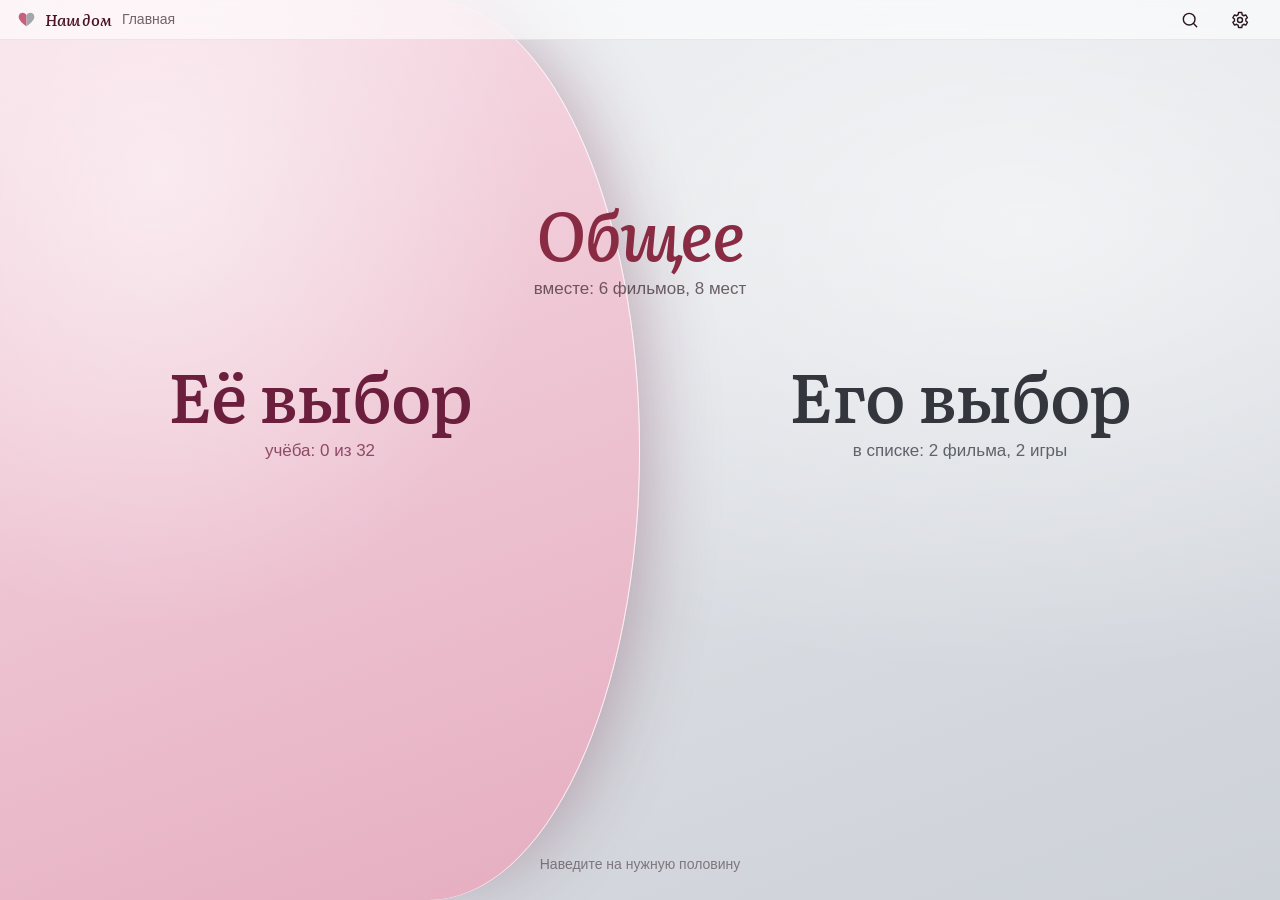
==== commit c6b2694a: "Stage 2: search, repeating chores, day note, together counter, secret gifts Co-Authored-By: Claude S" ====
--- a/nash-dom/index.html
+++ b/nash-dom/index.html
@@ -25,6 +25,8 @@
 <script src="js/pages1.js"></script>
 <script src="js/pins.js"></script>
 <script src="js/pages2.js"></script>
+<script src="js/stage2.js"></script>
+<script src="js/sync.js"></script>
 <script src="js/main.js"></script>
 </body>
 </html>
--- a/nash-dom/css/app.css
+++ b/nash-dom/css/app.css
@@ -457,3 +457,44 @@
   .mc span{font-size:13px;color:var(--ink2)}.mc b{font-weight:600;font-size:18px;overflow-wrap:anywhere}
   .mbot .big-btn{margin-top:0}
 }
+
+.wp.his .tile svg{filter:grayscale(.9) drop-shadow(0 14px 12px rgba(60,62,70,.25))}
+.wp.his .tile::before{background:radial-gradient(circle,rgba(255,255,255,.9),rgba(255,255,255,0) 70%)}
+.cin{flex:1;min-height:48px;padding:0 16px;margin:6px 0;border-radius:16px;border:1px solid rgba(130,40,74,.2);background:rgba(255,255,255,.8);font:inherit;font-size:17px;color:inherit}
+
+/* фото и ссылки в хотелках, список покупок */
+.who2.c{background:#e9eaee;color:#4a4d55}
+.li.late .t small{color:#c0392b}
+.wph{width:100%;height:100%;object-fit:cover;display:block}
+.wlink{display:block;margin:4px 0 2px;font-size:13px;color:var(--bur,#8a1f46);text-decoration:underline;text-underline-offset:3px}
+.ph .phv{height:150px;border-radius:16px;background:rgba(0,0,0,.05);overflow:hidden;display:flex;align-items:center;justify-content:center}
+.ph .phv:empty::after{content:'Фото не выбрано';color:#8a8d95;font-size:14px}
+.ph .phv img{width:100%;height:100%;object-fit:cover}
+.ph .pha{display:flex;gap:8px;margin-top:8px}
+.phl{cursor:pointer;position:relative}
+.vh:focus-visible + *,.phl:focus-within{outline:2px solid currentColor;outline-offset:2px}
+.pairov{position:fixed;inset:0;z-index:9999;display:flex;align-items:center;justify-content:center;padding:20px;background:rgba(40,20,30,.35);backdrop-filter:blur(14px);-webkit-backdrop-filter:blur(14px)}
+.pairc{width:min(380px,100%);padding:26px;border-radius:28px;display:flex;flex-direction:column;gap:12px;background:#fffafb}
+.pairc h2{margin:0}.pairc p{margin:0;color:#6d6a72;line-height:1.45}
+.pairc input{font:inherit;font-size:28px;letter-spacing:.4em;text-align:center;padding:12px;border-radius:16px;border:1px solid rgba(0,0,0,.12)}
+.pairc .pe{color:#c0392b;min-height:1.2em;font-size:14px}
+.ph.up .phv::after{content:'Загружаю…';color:#8a8d95}
+
+/* этап 2 */
+.notes2{display:grid;grid-template-columns:1fr 1fr;gap:16px}
+.notef{display:flex;flex-direction:column;gap:8px}.notef label{font-size:14px;color:#6d6a72}
+.notef textarea{font:inherit;border-radius:16px;border:1px solid rgba(0,0,0,.12);padding:12px;resize:vertical;background:rgba(255,255,255,.7)}
+.nh{padding:12px 0;border-top:1px solid rgba(0,0,0,.07)}.nh b{display:block;margin-bottom:4px}
+.nw{margin:2px 0;line-height:1.4}.nw span{display:inline-block;min-width:76px;font-size:13px;color:#8a8d95}.nw.a span{color:#a0455f}
+.ucs{display:flex;gap:12px;justify-content:center;flex-wrap:wrap;margin:6px 0}
+.uc{min-width:96px;text-align:center;padding:14px 18px;border-radius:22px;background:rgba(255,255,255,.55);border:1px solid rgba(0,0,0,.05)}
+.uc b{display:block;font-size:44px;line-height:1.05;color:#8a1f46;font-weight:500}.uc span{font-size:14px;color:#6d6a72}
+.utot{text-align:center;color:#6d6a72;margin-top:6px}
+.srch{display:flex;flex-direction:column;gap:12px;width:min(520px,calc(100vw - 72px))}.sr .btn{flex:none}
+.sr{display:flex;align-items:center;gap:8px}.sr .si{color:#8a8d95;display:flex}
+.sr input{flex:1;font:inherit;font-size:17px;border:0;outline:0;background:transparent;padding:10px 4px}
+.sres{max-height:56vh;overflow:auto;display:flex;flex-direction:column;gap:2px}
+.sh{display:flex;justify-content:space-between;gap:12px;padding:12px 10px;border-radius:14px;text-decoration:none;color:inherit}
+.sh:hover,.sh:focus-visible{background:rgba(138,31,70,.08)}.sh span{font-size:13px;color:#8a8d95;white-space:nowrap}
+@media (max-width:899px){.notes2{grid-template-columns:1fr}}
+.sr input{min-width:0}.srch .sr{min-width:0}
